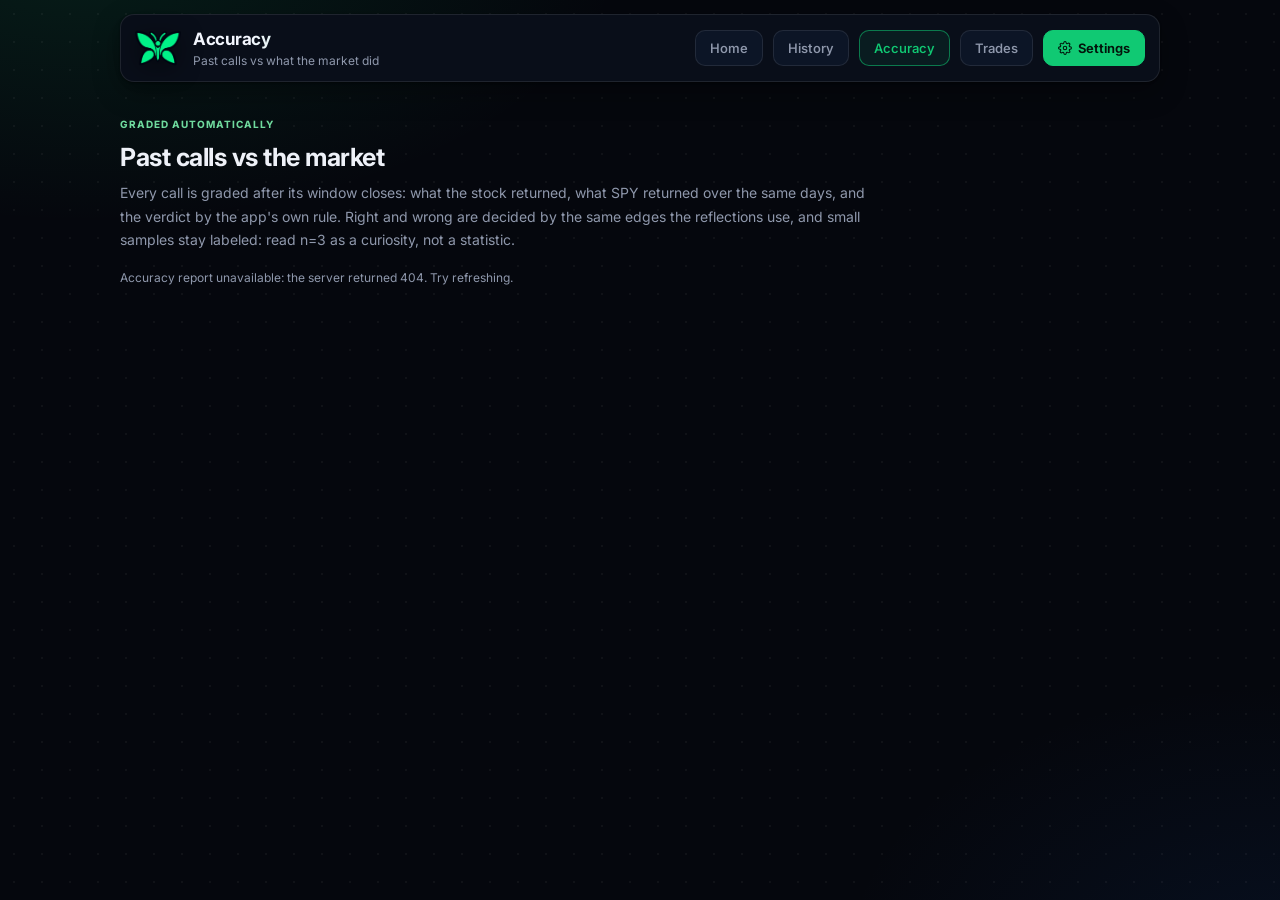
==== static/accuracy.html @ 511537c2 "feat: Accuracy page, past calls vs realized performance (P1.9) One row per matured decision: ticker," ====
<!DOCTYPE html>
<html lang="en">
<head>
  <meta charset="UTF-8">
  <meta name="viewport" content="width=device-width, initial-scale=1.0">
  <meta name="theme-color" content="#05070d">
  <title>Accuracy · BetterTradingAgents</title>
  <link rel="preconnect" href="https://fonts.googleapis.com">
  <link rel="preconnect" href="https://fonts.gstatic.com" crossorigin>
  <link rel="stylesheet" href="https://fonts.googleapis.com/css2?family=Inter:wght@400;500;600;700&display=swap">
  <link rel="icon" href="/static/favicon.ico?v=2" sizes="any">
  <link rel="icon" type="image/png" href="/static/favicon.png?v=2">
  <link rel="apple-touch-icon" href="/static/favicon.png?v=2">
  <link rel="stylesheet" href="/static/css/base.css?v=6">
  <link rel="stylesheet" href="/static/css/accuracy.css?v=1">
</head>
<body>
  <a class="skip-link" href="#main-content">Skip to content</a>
  <div class="container">
    <header>
      <div class="brand">
        <a href="/" class="logo-home" aria-label="Go to BetterTradingAgents home">
          <img src="/static/logo.png" alt="" class="logo-img">
        </a>
        <div>
          <h1>Accuracy</h1>
          <p class="tagline">Past calls vs what the market did</p>
        </div>
      </div>
      <nav aria-label="Primary navigation">
        <span id="mode-chip" class="chip hidden" aria-label="Mock mode: agents use rule-based fallbacks">mock mode</span>
        <a href="/" class="nav-link">Home</a>
        <a href="/history" class="nav-link">History</a>
        <a href="/accuracy" class="nav-link active" aria-current="page">Accuracy</a>
        <a href="/portfolio" class="nav-link">Trades</a>
        <a href="/settings" class="nav-link nav-settings"><svg class="gear" viewBox="0 0 24 24" aria-hidden="true"><circle cx="12" cy="12" r="3"/><path d="M19.4 15a1.65 1.65 0 0 0 .33 1.82l.06.06a2 2 0 0 1 0 2.83 2 2 0 0 1-2.83 0l-.06-.06a1.65 1.65 0 0 0-1.82-.33 1.65 1.65 0 0 0-1 1.51V21a2 2 0 0 1-2 2 2 2 0 0 1-2-2v-.09A1.65 1.65 0 0 0 9 19.4a1.65 1.65 0 0 0-1.82.33l-.06.06a2 2 0 0 1-2.83 0 2 2 0 0 1 0-2.83l.06-.06a1.65 1.65 0 0 0 .33-1.82 1.65 1.65 0 0 0-1.51-1H3a2 2 0 0 1-2-2 2 2 0 0 1 2-2h.09A1.65 1.65 0 0 0 4.6 9a1.65 1.65 0 0 0-.33-1.82l-.06-.06a2 2 0 0 1 0-2.83 2 2 0 0 1 2.83 0l.06.06a1.65 1.65 0 0 0 1.82.33H9a1.65 1.65 0 0 0 1-1.51V3a2 2 0 0 1 2-2 2 2 0 0 1 2 2v.09a1.65 1.65 0 0 0 1 1.51 1.65 1.65 0 0 0 1.82-.33l.06-.06a2 2 0 0 1 2.83 0 2 2 0 0 1 0 2.83l-.06.06a1.65 1.65 0 0 0-.33 1.82V9a1.65 1.65 0 0 0 1.51 1H21a2 2 0 0 1 2 2 2 2 0 0 1-2 2h-.09a1.65 1.65 0 0 0-1.51 1z"/></svg><span>Settings</span></a>
      </nav>
    </header>

    <main id="main-content" tabindex="-1">
      <section class="accuracy-intro" aria-labelledby="accuracy-heading">
        <div>
          <span class="eyebrow">Graded automatically</span>
          <h2 id="accuracy-heading" tabindex="-1">Past calls vs the market</h2>
          <p>Every call is graded <span id="horizon-note">after its window closes</span>: what the stock returned, what SPY returned over the same days, and the verdict by the app's own rule. Right and wrong are decided by the same edges the reflections use, and small samples stay labeled: read n=3 as a curiosity, not a statistic.</p>
        </div>
      </section>

      <p id="accuracy-status" class="accuracy-status" role="status" aria-live="polite">Loading the accuracy report…</p>

      <section id="accuracy-aggregates" class="accuracy-aggregates hidden" aria-label="Aggregates by decision"></section>

      <p id="accuracy-pending" class="accuracy-pending hidden"></p>

      <section id="accuracy-table-card" class="card table-wrap hidden" aria-label="Graded decisions">
        <table id="accuracy-table">
          <caption>Graded decisions, newest first</caption>
          <thead>
            <tr>
              <th scope="col">Ticker</th>
              <th scope="col">Date</th>
              <th scope="col">Call</th>
              <th scope="col" class="num">Confidence</th>
              <th scope="col" class="num">Entry</th>
              <th scope="col" class="num">Realized</th>
              <th scope="col" class="num">SPY</th>
              <th scope="col" class="num">Alpha</th>
              <th scope="col">Verdict</th>
            </tr>
          </thead>
          <tbody></tbody>
        </table>
      </section>

      <div id="accuracy-empty" class="accuracy-empty hidden">
        <strong>No graded calls yet</strong>
        <p>Calls appear here once their window closes and the outcome is graded.</p>
        <a href="/" class="secondary-btn">Start an analysis</a>
      </div>
    </main>
  </div>

  <div id="toast" class="toast hidden" role="alert" aria-live="assertive" aria-atomic="true"></div>
  <script src="/static/js/accuracy.js?v=1"></script>
</body>
</html>
---- static/css/base.css ----
/* Shared foundation: design tokens, page chrome, and components used on
   every page (header, buttons, tables, decision badges, toast). Loaded
   before each page's own stylesheet. */

:root {
  --bg: #05070d;
  --panel: #0c1526;
  --panel-2: #111d36;
  --border: rgba(255, 255, 255, 0.09);
  --border-strong: rgba(255, 255, 255, 0.17);
  --text: #eef1f8;
  --muted: #8f98ac;
  --accent: #10c973;
  --on-accent: #03140b;
  --buy: #22c55e;
  --hold: #f5a524;
  --sell: #f4586b;
  --radius: 14px;
  --shadow: 0 1px 2px rgba(0, 0, 0, 0.4), 0 10px 28px rgba(0, 0, 0, 0.32);
  --font: "Inter", -apple-system, BlinkMacSystemFont, "Segoe UI", Roboto, "Helvetica Neue", Arial, sans-serif;
}

* { box-sizing: border-box; }

html { color-scheme: dark; scroll-padding-top: 92px; }

body {
  margin: 0;
  min-height: 100vh;
  min-height: 100dvh;
  overflow-x: hidden;
  color: var(--text);
  font-family: var(--font);
  font-size: 14px;
  line-height: 1.55;
  -webkit-font-smoothing: antialiased;
  text-rendering: optimizeLegibility;
  /* ambient glows + faint dot grid as plain background layers: no fixed
     positioned pseudo elements, no backdrop-filter, no fixed attachment,
     nothing that can interfere with scrolling */
  background-color: var(--bg);
  background-image:
    radial-gradient(rgba(255, 255, 255, 0.045) 1px, transparent 1.4px),
    radial-gradient(900px 480px at 8% -10%, rgba(16, 201, 115, 0.12), transparent 60%),
    radial-gradient(800px 520px at 100% 110%, rgba(23, 78, 166, 0.12), transparent 55%);
  background-size: 28px 28px, 1100px 650px, 1000px 700px;
  background-position: 0 0, left top, right bottom;
  background-repeat: repeat, no-repeat, no-repeat;
}

::selection { background: rgba(16, 201, 115, 0.35); }

::-webkit-scrollbar { width: 10px; height: 10px; }
::-webkit-scrollbar-thumb { background: #232c40; border-radius: 5px; border: 2px solid var(--bg); }
::-webkit-scrollbar-track { background: transparent; }

.container { width: 100%; max-width: 1080px; min-width: 0; margin: 0 auto; padding: 14px 20px 56px; }

.skip-link {
  position: fixed; top: 8px; left: 8px; z-index: 100; padding: 10px 14px;
  border-radius: 9px; color: var(--on-accent); background: var(--accent);
  font-weight: 700; text-decoration: none; transform: translateY(-150%);
}
.skip-link:focus { transform: translateY(0); }

/* ---------- header: floating sticky pill ---------- */
header {
  position: sticky;
  top: 10px;
  z-index: 30;
  display: flex;
  justify-content: space-between;
  align-items: center;
  gap: 12px;
  margin-bottom: 14px;
  padding: 10px 14px;
  min-height: 68px;
  background: #090e19;
  border: 1px solid var(--border);
  border-radius: 14px;
  box-shadow: var(--shadow);
}
.brand { display: flex; align-items: center; gap: 12px; min-width: 0; }
.logo-home {
  display: block;
  flex: none;
  border-radius: 12px;
  line-height: 0;
  transition: background 0.15s, transform 0.15s;
}
.logo-home:hover { background: rgba(255, 255, 255, 0.06); transform: translateY(-1px); }
.logo-home:focus-visible { outline: 2px solid var(--accent); outline-offset: 3px; }
.logo-img {
  width: 46px; height: 46px; flex: none; display: block;
  object-fit: contain;
  filter: drop-shadow(0 5px 12px rgba(0, 0, 0, 0.45));
}
h1 {
  font-size: 17px; margin: 0; font-weight: 700; letter-spacing: -0.015em; white-space: nowrap;
  background: linear-gradient(90deg, #f4f7ff 30%, #9fdcb8);
  -webkit-background-clip: text; background-clip: text;
  -webkit-text-fill-color: transparent; color: transparent;
}
.tagline { margin: 0; color: var(--muted); font-size: 12px; white-space: nowrap; overflow: hidden; text-overflow: ellipsis; }
nav { display: flex; align-items: center; gap: 10px; flex: none; }
.nav-link {
  color: var(--muted); text-decoration: none; font-size: 13px; font-weight: 550;
  padding: 7px 14px; border-radius: 10px; border: 1px solid var(--border);
  background: var(--panel); transition: color 0.15s, border-color 0.15s, background 0.15s;
}
.nav-link:hover { color: var(--text); border-color: var(--border-strong); background: var(--panel-2); }
/* The current page: identical nav on every page, so the highlight (and the
   button placement) never shifts as you move between sections. */
.nav-link.active, .nav-link[aria-current="page"] {
  color: var(--accent); border-color: rgba(16, 201, 115, 0.55); background: rgba(16, 201, 115, 0.08);
}
/* Settings is a first-class destination: solid accent pill with a gear. */
.nav-link.nav-settings {
  align-items: center; background: var(--accent); border-color: var(--accent);
  color: var(--on-accent); display: inline-flex; font-weight: 650; gap: 6px;
}
.nav-link.nav-settings:hover { background: #12d97e; border-color: #12d97e; color: var(--on-accent); }
.nav-link.nav-settings.active, .nav-link.nav-settings[aria-current="page"] {
  box-shadow: 0 0 0 3px rgba(16, 201, 115, 0.3); color: var(--on-accent);
}
.nav-settings .gear { flex: none; height: 14px; width: 14px; }
.nav-settings .gear circle, .nav-settings .gear path {
  fill: none; stroke: var(--on-accent); stroke-linecap: round; stroke-linejoin: round; stroke-width: 1.8;
}
.chip {
  font-size: 11px; font-weight: 600; padding: 4px 11px; border-radius: 999px;
  border: 1px solid rgba(245, 165, 36, 0.35); background: rgba(245, 165, 36, 0.1); color: var(--hold);
}

/* ---------- cards and shared text ---------- */
.card {
  background: var(--panel);
  border: 1px solid var(--border);
  border-radius: var(--radius);
  padding: 18px;
  box-shadow: var(--shadow);
}
.hidden { display: none !important; }
.muted { color: var(--muted); font-weight: 400; font-size: 12px; }
.hint { color: var(--muted); font-size: 12px; margin: 10px 0 0; }
.error { color: var(--sell); font-size: 13px; margin: 10px 0 0; }

h2 {
  font-size: 13px; font-weight: 700; margin: 28px 0 12px; color: var(--text);
  text-transform: uppercase; letter-spacing: 0.08em;
}

.eyebrow { color: #6fda9e; font-size: 10px; font-weight: 750; letter-spacing: 0.1em; text-transform: uppercase; }

/* ---------- shared buttons ---------- */
.secondary-btn, .table-open-btn {
  min-height: 36px; border: 1px solid var(--border-strong); border-radius: 9px;
  background: rgba(255, 255, 255, 0.035); color: #cbd3e1; cursor: pointer;
  font: 600 12px var(--font); padding: 7px 12px; transition: background 0.15s, border-color 0.15s;
}
.secondary-btn:hover, .table-open-btn:hover { background: var(--panel-2); border-color: rgba(16, 201, 115, 0.48); color: var(--text); }

button:focus-visible, a:focus-visible, input:focus-visible, summary:focus-visible,
[role="button"]:focus-visible, [role="radio"]:focus-visible { outline: 2px solid var(--accent); outline-offset: 2px; }
button, input, summary { touch-action: manipulation; }

/* ---------- decision badges (analysis + history) ---------- */
.decision {
  display: inline-flex; align-items: center; gap: 7px; font-weight: 700; font-size: 13px;
  padding: 5px 13px; border-radius: 9px; border: 1px solid; letter-spacing: 0.05em; flex: none;
}
.decision .d-icon { font-size: 11px; }
.decision.buy { color: #6fe0a0; border-color: rgba(34, 197, 94, 0.4); background: rgba(34, 197, 94, 0.1); }
.decision.hold { color: #ffc75e; border-color: rgba(245, 165, 36, 0.4); background: rgba(245, 165, 36, 0.1); }
.decision.sell { color: #ff8296; border-color: rgba(244, 88, 107, 0.4); background: rgba(244, 88, 107, 0.1); }

/* ---------- shared add-position rows (analysis result cards + portfolio) ---------- */
.add-row { display: flex; align-items: center; gap: 10px; margin-top: 4px; padding-top: 14px; border-top: 1px dashed var(--border-strong); flex-wrap: wrap; }
.add-row label { font-size: 12px; color: var(--muted); }
.add-row input {
  width: 90px; background: rgba(0, 0, 0, 0.38); border: 1px solid var(--border); color: var(--text);
  border-radius: 9px; padding: 7px 10px; font-size: 13px; font-family: var(--font); outline: none;
  font-variant-numeric: tabular-nums;
}
.add-row input:focus { border-color: rgba(16, 201, 115, 0.65); }
.add-btn {
  background: rgba(34, 197, 94, 0.12); color: #6fe0a0; border: 1px solid rgba(34, 197, 94, 0.4);
  border-radius: 9px; padding: 7px 14px; font-size: 13px; font-weight: 600; font-family: var(--font);
  cursor: pointer; transition: background 0.15s, box-shadow 0.15s;
}
.add-btn:hover { background: rgba(34, 197, 94, 0.2); box-shadow: 0 0 16px rgba(34, 197, 94, 0.15); }
.add-btn:disabled { opacity: 0.5; cursor: not-allowed; }

/* ---------- shared tables (portfolio positions + csv preview) ---------- */
.table-wrap { overflow-x: auto; -webkit-overflow-scrolling: touch; position: relative; }
.card.table-wrap { padding: 6px 4px; }
table { width: 100%; border-collapse: collapse; font-size: 13px; font-variant-numeric: tabular-nums; }
caption { padding: 10px 12px 4px; color: var(--muted); font-size: 11px; font-weight: 700; letter-spacing: 0.07em; text-align: left; text-transform: uppercase; }
th, td { text-align: left; padding: 10px 12px; border-bottom: 1px solid rgba(255, 255, 255, 0.05); white-space: nowrap; }
th { color: var(--muted); font-size: 11px; text-transform: uppercase; letter-spacing: 0.07em; font-weight: 700; }
tbody tr { transition: background 0.12s; }
tbody tr:hover { background: rgba(255, 255, 255, 0.025); }
td.num, th.num { text-align: right; }

/* ---------- toast ---------- */
.toast {
  position: fixed; bottom: 24px; left: 50%; transform: translateX(-50%);
  background: rgba(18, 23, 36, 0.97); border: 1px solid var(--border-strong); color: var(--text);
  padding: 10px 18px; border-radius: 11px; font-size: 13px; max-width: min(90vw, 480px);
  box-shadow: 0 12px 36px rgba(0, 0, 0, 0.5);
  animation: card-in 0.2s ease; z-index: 50;
}
.toast.error { border-color: rgba(244, 88, 107, 0.5); color: #f7a3b0; }

footer { display: flex; justify-content: space-between; gap: 12px; flex-wrap: wrap; margin-top: 44px; }

.sr-only {
  position: absolute !important; width: 1px; height: 1px; padding: 0; margin: -1px;
  overflow: hidden; clip: rect(0, 0, 0, 0); white-space: nowrap; border: 0;
}

/* ---------- filter drawer, bar, and chips (runs + portfolio, P1.6) ---------- */
.filter-drawer {
  min-width: 0; border: 1px solid var(--border); border-radius: var(--radius);
  background: var(--panel); box-shadow: var(--shadow);
}
.filter-drawer summary {
  display: flex; align-items: center; gap: 9px; padding: 11px 14px; cursor: pointer;
  color: var(--text); font-size: 12px; font-weight: 700; letter-spacing: 0.04em;
  list-style: none;
}
.filter-drawer summary::-webkit-details-marker { display: none; }
.filter-drawer summary::after { content: "▾"; margin-left: auto; color: var(--muted); }
.filter-drawer[open] summary::after { content: "▴"; }
.filter-count {
  min-width: 20px; padding: 1px 7px; border-radius: 999px; text-align: center;
  color: #75dda0; background: rgba(16, 201, 115, 0.12); font-size: 11px;
}
.filters-bar { display: flex; flex-wrap: wrap; gap: 8px; padding: 12px 14px; border-top: 1px dashed var(--border-strong); }
.filters-bar input, .filters-bar select {
  min-height: 36px; padding: 6px 10px; border: 1px solid var(--border-strong); border-radius: 9px;
  color: var(--text); background: rgba(0, 0, 0, 0.38); font: 500 12.5px var(--font);
}
.filters-bar input:focus, .filters-bar select:focus { border-color: rgba(16, 201, 115, 0.65); outline: none; }
.filter-date { display: inline-flex; align-items: center; gap: 7px; color: var(--muted); font-size: 12px; }
.filter-chips { display: flex; flex-wrap: wrap; align-items: center; gap: 8px; padding: 0 14px 12px; }
.filter-chip {
  display: inline-flex; align-items: center; gap: 2px; padding: 4px 5px 4px 10px;
  border: 1px solid rgba(16, 201, 115, 0.4); border-radius: 999px;
  background: rgba(16, 201, 115, 0.08); font-size: 11.5px;
}
.chip-remove {
  padding: 2px 8px; border: 0; border-radius: 999px; color: #75dda0; background: transparent;
  font-size: 13px; line-height: 1; cursor: pointer;
}
.chip-remove:hover { color: #0b2b1a; background: #75dda0; }
.chip-clear {
  border: 0; background: none; color: var(--muted); font: 600 11.5px var(--font);
  text-decoration: underline; text-underline-offset: 2px; cursor: pointer; padding: 4px 6px;
}
.chip-clear:hover { color: var(--text); }
@media (max-width: 640px) {
  .filters-bar input, .filters-bar select { min-height: 44px; flex: 1 1 140px; }
  .filter-date { flex: 1 1 140px; }
  .filter-date input { flex: 1; }
  .filter-drawer summary { min-height: 44px; }
}

@keyframes card-in {
  from { opacity: 0; transform: translateY(8px) scale(0.99); }
  to { opacity: 1; transform: none; }
}

/* ---------- responsive: shared chrome ---------- */
@media (max-width: 1024px) {
  .container { padding: 12px 16px 48px; }
}

@media (max-width: 560px) {
  body { font-size: 13.5px; }
  .container { padding: 10px 12px 44px; }
  header { top: 6px; padding: 8px 10px; gap: 8px; flex-wrap: wrap; }
  nav { flex-wrap: wrap; flex: 1 1 auto; justify-content: flex-start; }
  .brand > div { min-width: 0; }
  header .chip { display: none; }
  .logo-img { width: 38px; height: 38px; }
  h1 { max-width: 100%; overflow: hidden; font-size: 15px; text-overflow: ellipsis; }
  .tagline { display: none; }
  .nav-link { display: inline-flex; align-items: center; min-height: 44px; padding: 6px 10px; font-size: 12px; }
  .card { padding: 14px; }
  footer { flex-direction: column; gap: 4px; }
}

@media (max-width: 420px) {
  .logo-home { display: none; }
  header nav { gap: 4px; }
  .nav-link { padding-inline: 8px; }
}

@media (prefers-reduced-motion: reduce) {
  *, *::before, *::after {
    scroll-behavior: auto !important; animation-duration: 0.01ms !important;
    animation-iteration-count: 1 !important; transition-duration: 0.01ms !important;
  }
}

/* Shared P&L coloring (portfolio + trading pages). */
.pnl-green { color: #6fe0a0; }
.pnl-red { color: #ff8296; }
---- static/css/accuracy.css ----
/* Accuracy page: graded calls table + aggregates. Loads after base.css. */

.accuracy-intro {
  display: flex; align-items: end; justify-content: space-between; gap: 24px;
  margin: 30px 0 18px;
}
.accuracy-intro h2 {
  margin: 4px 0 5px; color: var(--text); font-size: 25px; letter-spacing: -0.02em;
  text-transform: none;
}
.accuracy-intro p { max-width: 760px; margin: 0; color: var(--muted); font-size: 14px; line-height: 1.65; }
.accuracy-status { margin: 0 0 14px; color: var(--muted); font-size: 12px; }

.accuracy-aggregates {
  display: grid; grid-template-columns: repeat(3, 1fr); gap: 12px; margin: 0 0 14px;
}
.agg-card {
  border: 1px solid var(--border); border-radius: 12px; padding: 14px 16px;
  background: var(--panel);
}
.agg-main { margin: 10px 0 6px; font-size: 15px; color: var(--text); }
.agg-hit { font-size: 24px; font-weight: 700; }
.agg-main small, .agg-detail { color: var(--muted); font-size: 12px; }
.agg-detail { margin-top: 3px; }

.accuracy-pending { margin: 0 0 14px; color: var(--muted); font-size: 12.5px; }

.verdict {
  display: inline-block; padding: 3px 9px; border-radius: 7px;
  border: 1px solid var(--border); font-size: 10px; font-weight: 700;
  letter-spacing: 0.04em; text-transform: uppercase;
}
.verdict.right { color: #6fe0a0; border-color: rgba(34, 197, 94, 0.4); background: rgba(34, 197, 94, 0.1); }
.verdict.wrong { color: #ff8296; border-color: rgba(244, 88, 107, 0.4); background: rgba(244, 88, 107, 0.1); }
.verdict.neutral { color: var(--muted); }

.accuracy-empty {
  border: 1px dashed var(--border-strong); border-radius: 12px; padding: 34px 20px;
  text-align: center; color: var(--muted);
}
.accuracy-empty strong { display: block; color: var(--text); font-size: 15px; margin-bottom: 6px; }
.accuracy-empty p { margin: 0 0 14px; font-size: 13px; }

@media (max-width: 900px) {
  .accuracy-aggregates { grid-template-columns: 1fr; }
}
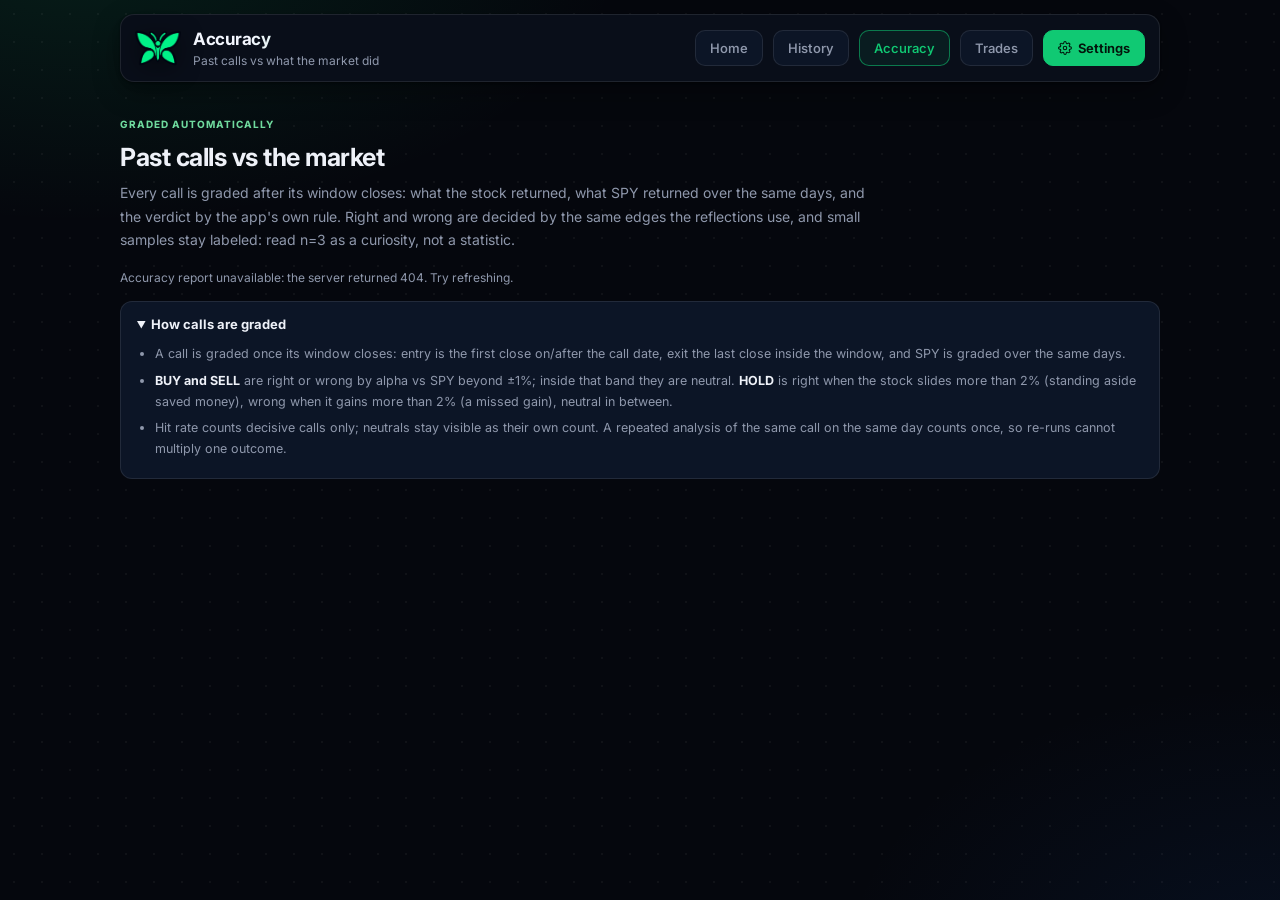
==== commit d5e7d5c2: "feat: accuracy page tells the truth about repeated calls and small samples Repeated analyses of the " ====
--- a/static/accuracy.html
+++ b/static/accuracy.html
@@ -12,7 +12,7 @@
   <link rel="icon" type="image/png" href="/static/favicon.png?v=2">
   <link rel="apple-touch-icon" href="/static/favicon.png?v=2">
   <link rel="stylesheet" href="/static/css/base.css?v=6">
-  <link rel="stylesheet" href="/static/css/accuracy.css?v=1">
+  <link rel="stylesheet" href="/static/css/accuracy.css?v=2">
 </head>
 <body>
   <a class="skip-link" href="#main-content">Skip to content</a>
@@ -42,14 +42,27 @@
         <div>
           <span class="eyebrow">Graded automatically</span>
           <h2 id="accuracy-heading" tabindex="-1">Past calls vs the market</h2>
-          <p>Every call is graded <span id="horizon-note">after its window closes</span>: what the stock returned, what SPY returned over the same days, and the verdict by the app's own rule. Right and wrong are decided by the same edges the reflections use, and small samples stay labeled: read n=3 as a curiosity, not a statistic.</p>
+          <p>Every call is graded after its window closes: what the stock returned, what SPY returned over the same days, and the verdict by the app's own rule. Right and wrong are decided by the same edges the reflections use, and small samples stay labeled: read n=3 as a curiosity, not a statistic.</p>
         </div>
       </section>
 
       <p id="accuracy-status" class="accuracy-status" role="status" aria-live="polite">Loading the accuracy report…</p>
 
+      <details class="grading-explainer" open>
+        <summary>How calls are graded</summary>
+        <ul>
+          <li>A call is graded once its <span class="horizon-fill">window</span> closes: entry is the first close on/after the call date, exit the last close inside the window, and SPY is graded over the same days.</li>
+          <li><strong>BUY and SELL</strong> are right or wrong by alpha vs SPY beyond ±1%; inside that band they are neutral. <strong>HOLD</strong> is right when the stock slides more than 2% (standing aside saved money), wrong when it gains more than 2% (a missed gain), neutral in between.</li>
+          <li>Hit rate counts decisive calls only; neutrals stay visible as their own count. A repeated analysis of the same call on the same day counts once, so re-runs cannot multiply one outcome.</li>
+        </ul>
+      </details>
+
+      <p id="accuracy-small-sample" class="accuracy-small-sample hidden"></p>
+
       <section id="accuracy-aggregates" class="accuracy-aggregates hidden" aria-label="Aggregates by decision"></section>
 
+      <p id="accuracy-per-signal" class="accuracy-per-signal hidden"></p>
+      <p id="accuracy-slides" class="accuracy-slides hidden"></p>
       <p id="accuracy-pending" class="accuracy-pending hidden"></p>
 
       <section id="accuracy-table-card" class="card table-wrap hidden" aria-label="Graded decisions">
@@ -81,6 +94,6 @@
   </div>
 
   <div id="toast" class="toast hidden" role="alert" aria-live="assertive" aria-atomic="true"></div>
-  <script src="/static/js/accuracy.js?v=1"></script>
+  <script src="/static/js/accuracy.js?v=2"></script>
 </body>
 </html>
--- a/static/css/accuracy.css
+++ b/static/css/accuracy.css
@@ -10,6 +10,25 @@
 }
 .accuracy-intro p { max-width: 760px; margin: 0; color: var(--muted); font-size: 14px; line-height: 1.65; }
 .accuracy-status { margin: 0 0 14px; color: var(--muted); font-size: 12px; }
+
+.grading-explainer {
+  border: 1px solid var(--border); border-radius: 12px; background: var(--panel);
+  padding: 12px 16px; margin: 0 0 14px;
+}
+.grading-explainer summary {
+  cursor: pointer; color: var(--text); font-size: 13px; font-weight: 700;
+}
+.grading-explainer ul { margin: 10px 0 2px; padding-left: 18px; }
+.grading-explainer li { color: var(--muted); font-size: 12.5px; line-height: 1.65; margin-bottom: 6px; }
+.grading-explainer strong { color: var(--text); }
+
+.accuracy-small-sample {
+  margin: 0 0 14px; padding: 9px 14px; border-radius: 10px; font-size: 12.5px;
+  color: #f5c66b; background: rgba(245, 198, 107, 0.08); border: 1px solid rgba(245, 198, 107, 0.3);
+}
+.accuracy-per-signal { margin: 0 0 10px; color: var(--text); font-size: 13px; }
+.accuracy-per-signal small { color: var(--muted); }
+.accuracy-slides { margin: 0 0 14px; color: #6fe0a0; font-size: 12.5px; }
 
 .accuracy-aggregates {
   display: grid; grid-template-columns: repeat(3, 1fr); gap: 12px; margin: 0 0 14px;
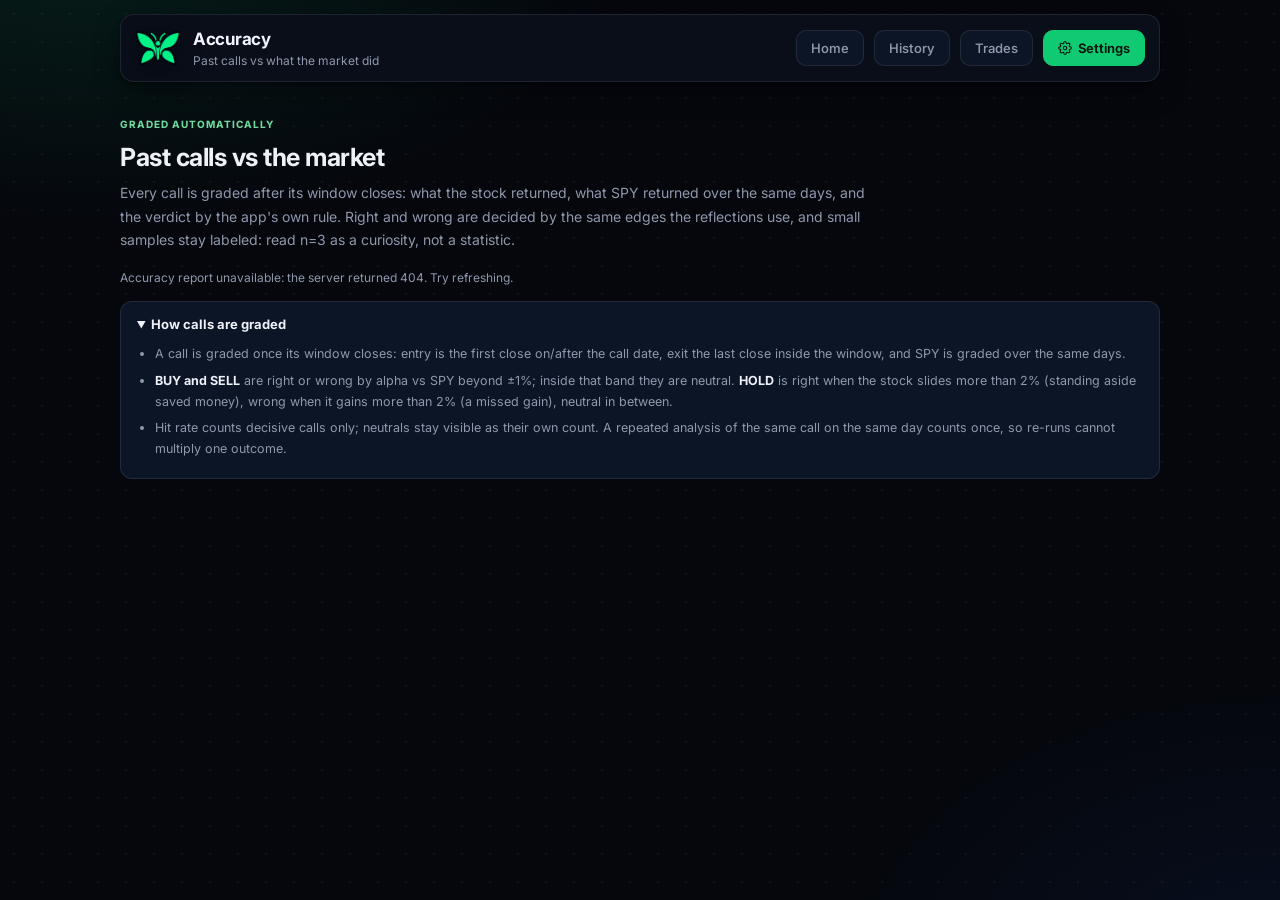
==== commit 1ea90b67: "feat: retired UIs return as opt-in experiments behind a Settings toggle Settings gains 'Enable exper" ====
--- a/static/accuracy.html
+++ b/static/accuracy.html
@@ -94,6 +94,7 @@
   </div>
 
   <div id="toast" class="toast hidden" role="alert" aria-live="assertive" aria-atomic="true"></div>
+  <script src="/static/js/features.js?v=1"></script>
   <script src="/static/js/accuracy.js?v=2"></script>
 </body>
 </html>
